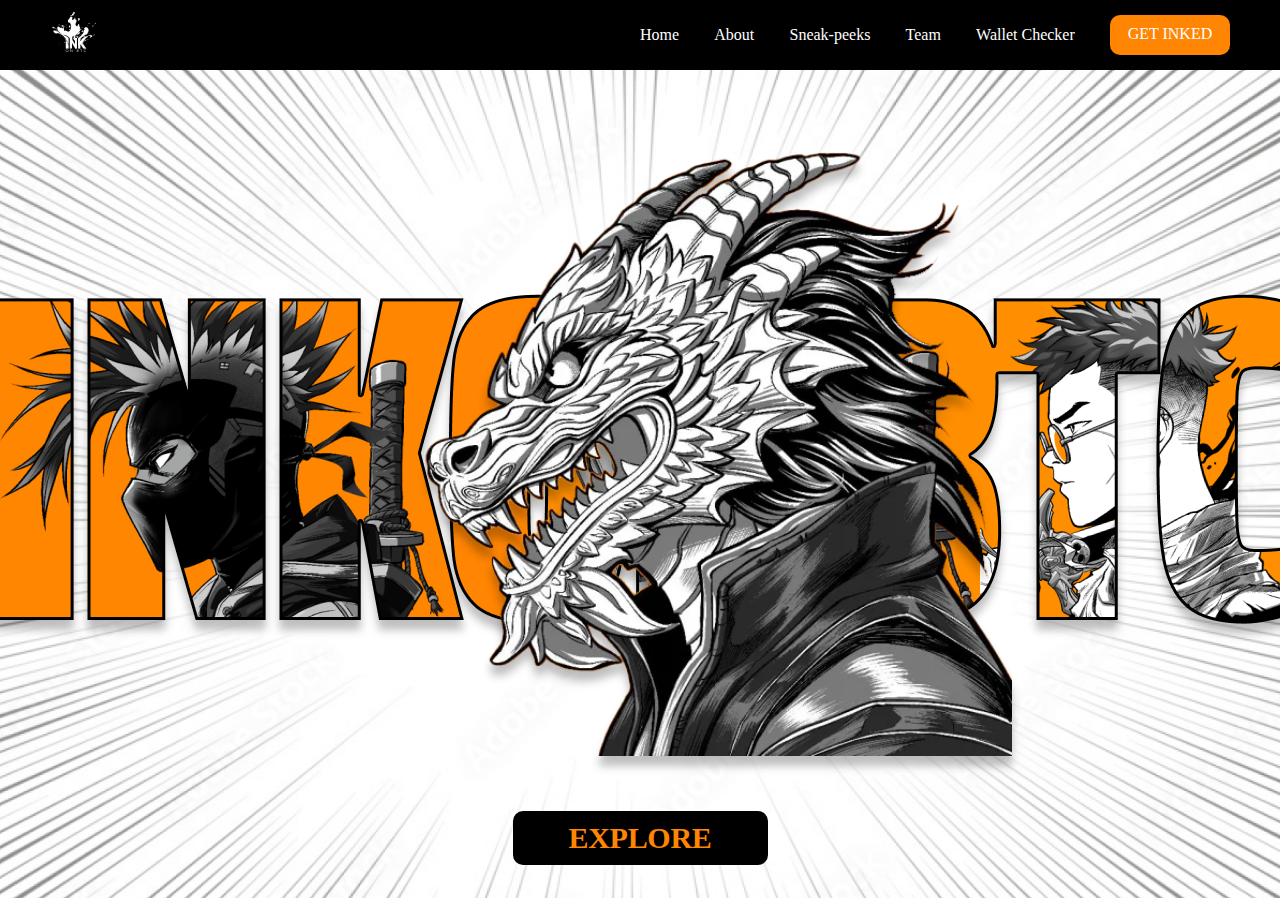
==== index.html @ 15dc753c "Add files via upload" ====
<!DOCTYPE html>
<html lang="en">
  <head>
    <meta charset="UTF-8" />
    <meta name="viewport" content="width=device-width, initial-scale=1.0" />
    <link rel="stylesheet" href="style.css" />
    <title>INKonBTC</title>
  </head>
  <body>
    <div class="navbar">
      <div class="logo"><img src="ImageAssets/logo.png" alt="" /></div>
      <div class="navigation">
        <a href="index.html">Home</a>
        <a href="">About</a>
        <a href="">Sneak-peeks</a>
        <a href="">Team</a>
        <a href="">Wallet Checker</a>
        <a
          href="https://dashboard.withblaze.app/forms/1ce618e880a07c8803685e9b399f455b/"
          class="application"
          >GET INKED</a
        >
      </div>
    </div>
    <div class="content">
      <img class="inkonbtc" src="ImageAssets/Mask group (1).png" alt="" />
      <a href="body.html">EXPLORE</a>
      <img class="dragon" src="ImageAssets/Untitled-2.png" alt="" />
    </div>
  </body>
</html>
---- style.css ----
*{
    margin: 0px;
    padding: 0px;
    user-select: none;
    box-sizing: border-box;
}

.navbar{
    height: 70px;
    background-color: black;
    display: flex;
    flex-direction: row;
    justify-content: space-between;
    align-items: center;
    padding-left: 50px;
    padding-right: 50px;
}

.navigation{
    display: flex;
    justify-content: space-between;
    flex: 1;
    align-items: center;
}

.logo{
    flex: 1;
}


.application {
    background-color: #FF8502;
    height: 40px;
    width: 120px;
    border-radius: 10px;
    padding: 10px;
    font-weight: bold;
    text-align: center;
}

.application:hover{
    background-color: #000;
    border: 1px solid #FF8502;
    color: #000;
}  


.navigation a{
    color: #ffffff;
    font-size: 16px;
    font-weight: 400;
    text-decoration: none;
}

.navigation a:hover{
    font-weight: 500;
    color: #FF8502;
    transition: 0.3s;
}


.content{
    background-image: url('ImageAssets/bg.png');
    height: 92vh;
    background-size: cover;
    background-repeat: no-repeat;
    background-position: fixed;
    display: flex;
    align-items: center;
    justify-content: center;
    flex-direction: column;
}

.inkonbtc{
    filter: drop-shadow(0px 10px 4px rgba(0, 0, 0, 0.25));
}

.dragon{
    position: absolute;
    width: 666px;
    height: 666px;
    left: 27%;
    top: 10%;
    filter: drop-shadow(0px 10px 4px rgba(0, 0, 0, 0.25));
}

.content a{
    display: flex;
    width: 255px;
    height: 54px;
    padding: 4px 76px;
    justify-content: center;
    align-items: center;
    gap: 10px;
    color: #FF8502;
    font-family: "Saira ExtraCondensed";
    font-size: 30px;
    font-style: normal;
    font-weight: 900;
    line-height: normal;
    letter-spacing: -0.3px;
    border-radius: 10px;
    background: #000;
    border: none;
    text-decoration: none;
}

.content a:hover{
    color: black;
    background:#FF8502;
    transition:  0.3s ease;
    border: 2px solid black;
    filter: drop-shadow(0px 10px 4px rgba(0, 0, 0, 0.25));
}

.mainbody{
    display: flex;
    flex-direction: column;
    align-items: center;
}

.comics{
    display: flex;
    flex-direction: column;
    width: 1200px;
}

.tbc{
    width: 456px;
    height: 129px;
    margin-left: 30%;
}

.aboutSection{
    display: flex;
    justify-content: center;
    align-items: center;
    flex-direction: column;
    width: 1200px;
    margin-top: 100px;
    margin-bottom: 100px;
}
h1 {
    color: #000;
    font-family: "Comic Neue";
    font-size: 50px;
    font-style: italic;
    font-weight: 700;
    line-height: normal;
    width: 329px;
    height: 89px;
    flex-shrink: 0;
    border: 3px solid #5A5955;
    background: #EAEAEA;
    text-align: center;
    padding: 10px;
    margin-bottom: 90px;
}

.aboutinfos{
    display: flex;
    flex-direction: row;
}


.pic img{
    width: 614px;
    height: 567px;
    border-radius: 10px;
}
.info{
    display: flex;
    flex: 1;
    padding-left: 70px;
    color: #000;
    font-family: "Comic Neue";
    font-size: 40px;
    font-style: italic;
    font-weight: 500;
    align-items: center;
    justify-content: center;
}

.Sneak-peeks{
    display: flex;
    flex-direction: column;
    align-items: center;
    margin-bottom: 100px;
}

.slider{
    width: 100vw;
    height: 350px;
    position: relative;
    display: flex;
    overflow: hidden;
}

.slide{
    height: 350px;
    display: flex;
    align-items: center;
    animation: slideshow 60s linear infinite;
}

.slide img{
    height: 300px;
    border-radius: 10px;
    margin: 0px 30px;
}

.slide2{
    height: 350px;
    display: flex;
    align-items: center;
    animation: slideshow2 60s linear infinite;
}

.slide2 img{
    height: 300px;
    border-radius: 10px;
    margin: 0px 30px ;
}


@keyframes slideshow{
    0%{
        transform:  translate(0);
    }
    100%{
        transform: translate(-100%);
    }
}

@keyframes slideshow2{
    0%{
        transform:  translate(-100%);
    }
    100%{
        transform: translate(0);
    }
}

.team{
    background: url('ImageAssets/image\ 24.png');
    height: 95vh;
    width: 100vw;
    background-size: cover;
    background-repeat: no-repeat;
    background-position: fixed;
    display: flex;
    justify-content: center;
    align-items: center;
    flex-direction: column;
}
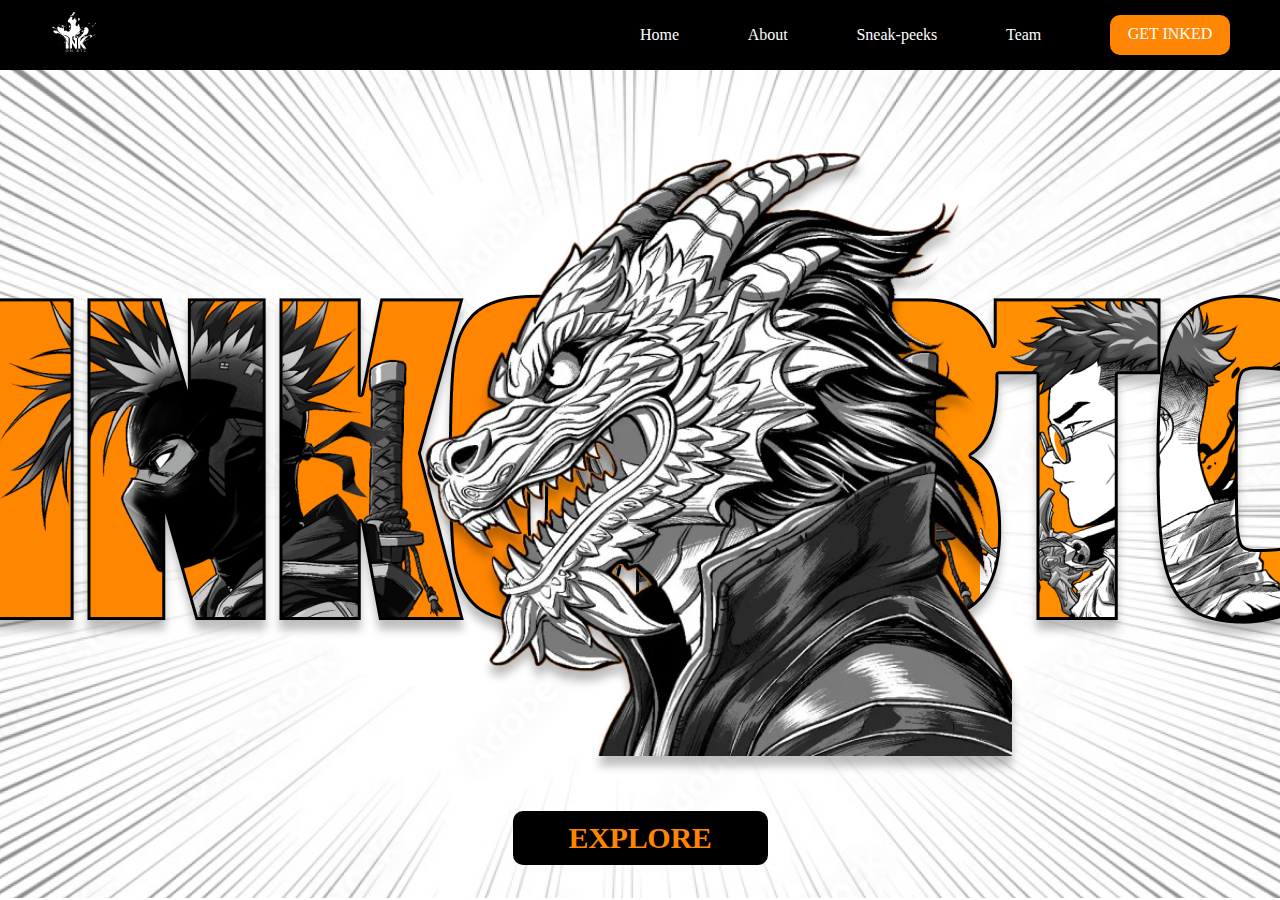
==== commit e845fcce: "Add files via upload" ====
--- a/index.html
+++ b/index.html
@@ -4,23 +4,23 @@
     <meta charset="UTF-8" />
     <meta name="viewport" content="width=device-width, initial-scale=1.0" />
     <link rel="stylesheet" href="style.css" />
+    <link rel="preconnect" href="https://fonts.googleapis.com">
+<link rel="preconnect" href="https://fonts.gstatic.com" crossorigin>
+<link href="https://fonts.googleapis.com/css2?family=Inter:wght@100..900&display=swap" rel="stylesheet">
     <title>INKonBTC</title>
   </head>
   <body>
     <div class="navbar">
       <div class="logo"><img src="ImageAssets/logo.png" alt="" /></div>
       <div class="navigation">
-        <a href="index.html">Home</a>
-        <a href="">About</a>
-        <a href="">Sneak-peeks</a>
-        <a href="">Team</a>
-        <a href="">Wallet Checker</a>
-        <a
-          href="https://dashboard.withblaze.app/forms/1ce618e880a07c8803685e9b399f455b/"
-          class="application"
-          >GET INKED</a
-        >
+          <a href="index.html">Home</a>
+          <a href="body.html#About">About</a>
+          <a href="sneakpeek.html#Sneakpeek">Sneak-peeks</a>
+          <a href="team.html#Team">Team</a>
+          <a href="https://dashboard.withblaze.app/forms/1ce618e880a07c8803685e9b399f455b/" class="application">GET INKED</a>
+    
       </div>
+    </div>
     </div>
     <div class="content">
       <img class="inkonbtc" src="ImageAssets/Mask group (1).png" alt="" />
--- a/style.css
+++ b/style.css
@@ -4,7 +4,9 @@
     user-select: none;
     box-sizing: border-box;
 }
-
+html {
+    scroll-behavior: smooth;
+  }
 .navbar{
     height: 70px;
     background-color: black;
@@ -252,4 +254,337 @@
     justify-content: center;
     align-items: center;
     flex-direction: column;
+
+}
+
+.teamMembers{
+
+    display: flex;
+    justify-content: space-around;
+    flex-wrap: wrap;
+
+}
+.card{
+    display: flex;
+    flex-direction: column;
+    align-items: center;
+    height: 300px;
+    padding: 20px;
+}
+
+.card h2{
+    font-size: 30px;
+    font-weight: bold;
+}
+
+.card p{
+    font-size: 20px;
+}
+
+.card img{
+    height: 200px;
+    border-radius: 10px;
+    margin-bottom: 10px;
+}
+
+.teamMembers{
+    display: flex;
+    margin-right: 30px;
+}
+.links{
+    display: flex;
+    flex-direction: row;
+    margin-top: 200px;
+}
+.links a{
+    color: #FF8502;
+    font-family: Inter;
+    font-size: 16px;
+    font-weight: 700;
+    text-decoration: none;
+    display: flex;
+    flex-direction: row;
+    align-items: center;
+    margin-left: 20px;
+
+}
+
+.links img {
+    height: 40px;
+    margin-right: 10px;
+
+}
+
+@media only screen and (max-width: 1150px) {
+    .comics{
+        display: flex;
+        flex-direction: column;
+        width: 800px;
+    }
+
+    .aboutSection{
+        display: flex;
+        justify-content: center;
+        align-items: center;
+        flex-direction: column;
+        width: 800px;
+        margin-top: 100px;
+        margin-bottom: 100px;
+    }
+
+    .info{
+        display: flex;
+        flex: 1;
+        padding-left: 70px;
+        color: #000;
+        font-family: "Comic Neue";
+        font-size: 30px;
+        font-style: italic;
+        font-weight: 500;
+        align-items: center;
+        justify-content: center;
+    }
+
+    .pic img{
+        width: 488px;
+        height: 450px;
+        border-radius: 10px;
+    }
+    .team{
+        margin-top: 100px;
+    }
+
+    .dragon{
+        position: absolute;
+        width: 444px;
+        height: 444px;
+        left: 27%;
+        top: 25%;
+        filter: drop-shadow(0px 10px 4px rgba(0, 0, 0, 0.25));
+    }
+
+    .inkonbtc{
+        height: 500px;
+    }
+    
+}
+
+@media only screen and (max-width: 800px) {
+    .comics{
+        display: flex;
+        flex-direction: column;
+        width: 500px;
+    }
+
+    .aboutSection{
+        display: flex;
+        justify-content: center;
+        align-items: center;
+        flex-direction: column;
+        width: 600px;
+        margin-top: 100px;
+        margin-bottom: 100px;
+    }
+
+    .info{
+        display: flex;
+        flex: 1;
+        padding-left: 70px;
+        color: #000;
+        font-family: "Comic Neue";
+        font-size: 20px;
+        font-style: italic;
+        font-weight: 500;
+        align-items: center;
+        justify-content: center;
+    }
+
+    .pic img{
+        width: 324px; /* Calculated value */
+        height: 300px;
+        
+        border-radius: 10px;
+    }
+    .team{
+        margin-top: 100px;
+    }
+    .links{
+        margin-top: 50px;
+    }
+    .application {
+        background-color: #FF8502;
+        height: 35px;
+        width: 80px;
+        border-radius: 10px;
+        padding: 10px;
+        font-weight: bold;
+        text-align: center;
+    }
+    
+    .application:hover{
+        background-color: #000;
+        border: 1px solid #FF8502;
+        color: #000;
+    }  
+    
+    
+    .navigation a{
+        color: #ffffff;
+        font-size: 12px;
+        font-weight: 400;
+        text-decoration: none;
+    }
+
+    .dragon{
+        position: absolute;
+        width: 222px;
+        height: 222px;
+        left: 33%;
+        top: 35%;
+        filter: drop-shadow(0px 10px 4px rgba(0, 0, 0, 0.25));
+    }
+
+    .inkonbtc{
+        height: 300px;
+    }
+}
+
+@media only screen and (max-width: 800px) {
+    .comics{
+        display: flex;
+        flex-direction: column;
+        width: 500px;
+    }
+
+    .aboutSection{
+        display: flex;
+        justify-content: center;
+        align-items: center;
+        flex-direction: column;
+        width: 450px;
+        margin-top: 100px;
+        margin-bottom: 100px;
+    }
+
+    .info{
+        display: flex;
+        flex: 1;
+        padding-left: 70px;
+        color: #000;
+        font-family: "Comic Neue";
+        font-size: 15px;
+        font-style: italic;
+        font-weight: 500;
+        align-items: center;
+        justify-content: center;
+    }
+
+    .pic img{
+        width: 217px; 
+        height: 200px;        
+        border-radius: 10px;
+    }
+    .team{
+        margin-top: 100px;
+    }
+    .links{
+        margin-top: 50px;
+    }
+    .application {
+        background-color: #FF8502;
+        height: 30px;
+        width: 60px;
+        border-radius: 10px;
+        padding: 10px;
+        font-weight: bold;
+        text-align: center;
+    }
+
+    
+    .navigation a{
+        color: #ffffff;
+        font-size: 8px;
+        font-weight: 400;
+        text-decoration: none;
+    }
+    h1 {
+        color: #000;
+        font-family: "Comic Neue";
+        font-size: 30px;
+        font-style: italic;
+        font-weight: 700;
+        line-height: normal;
+        width: 250px;
+        height: 60px;
+        flex-shrink: 0;
+        border: 3px solid #5A5955;
+        background: #EAEAEA;
+        text-align: center;
+        padding: 10px;
+        margin-bottom: 90px;
+    }
+
+    .navbar{
+        height: 50px;
+        background-color: black;
+        display: flex;
+        flex-direction: row;
+        justify-content: space-between;
+        align-items: center;
+        padding-left: 50px;
+        padding-right: 50px;
+    }
+
+    .tbc{
+        width: 300px;
+        height: 80px;
+        margin-left: 20%;
+    }
+
+    .team{
+        background: url('ImageAssets/image\ 24.png');
+        height: 100vh;
+        width: 100vw;
+        background-size: cover;
+        background-repeat: repeat;
+        background-position: fixed;
+        display: flex;
+        justify-content: center;
+        align-items: center;
+        flex-direction: column;
+    
+    }
+    
+    .inkonbtc{
+        height: 250px;
+    }
+    .dragon{
+        position: absolute;
+        width: 222px;
+        height: 222px;
+        left: 29%;
+        top: 35%;
+        filter: drop-shadow(0px 10px 4px rgba(0, 0, 0, 0.25));
+    }
+
+    .content a{
+        display: flex;
+        width: 200px;
+        height: 40px;
+        padding: 4px 76px;
+        justify-content: center;
+        align-items: center;
+        gap: 10px;
+        color: #FF8502;
+        font-family: "Saira ExtraCondensed";
+        font-size: 20px;
+        font-style: normal;
+        font-weight: 900;
+        line-height: normal;
+        letter-spacing: -0.3px;
+        border-radius: 10px;
+        background: #000;
+        border: none;
+        text-decoration: none;
+    }
 }